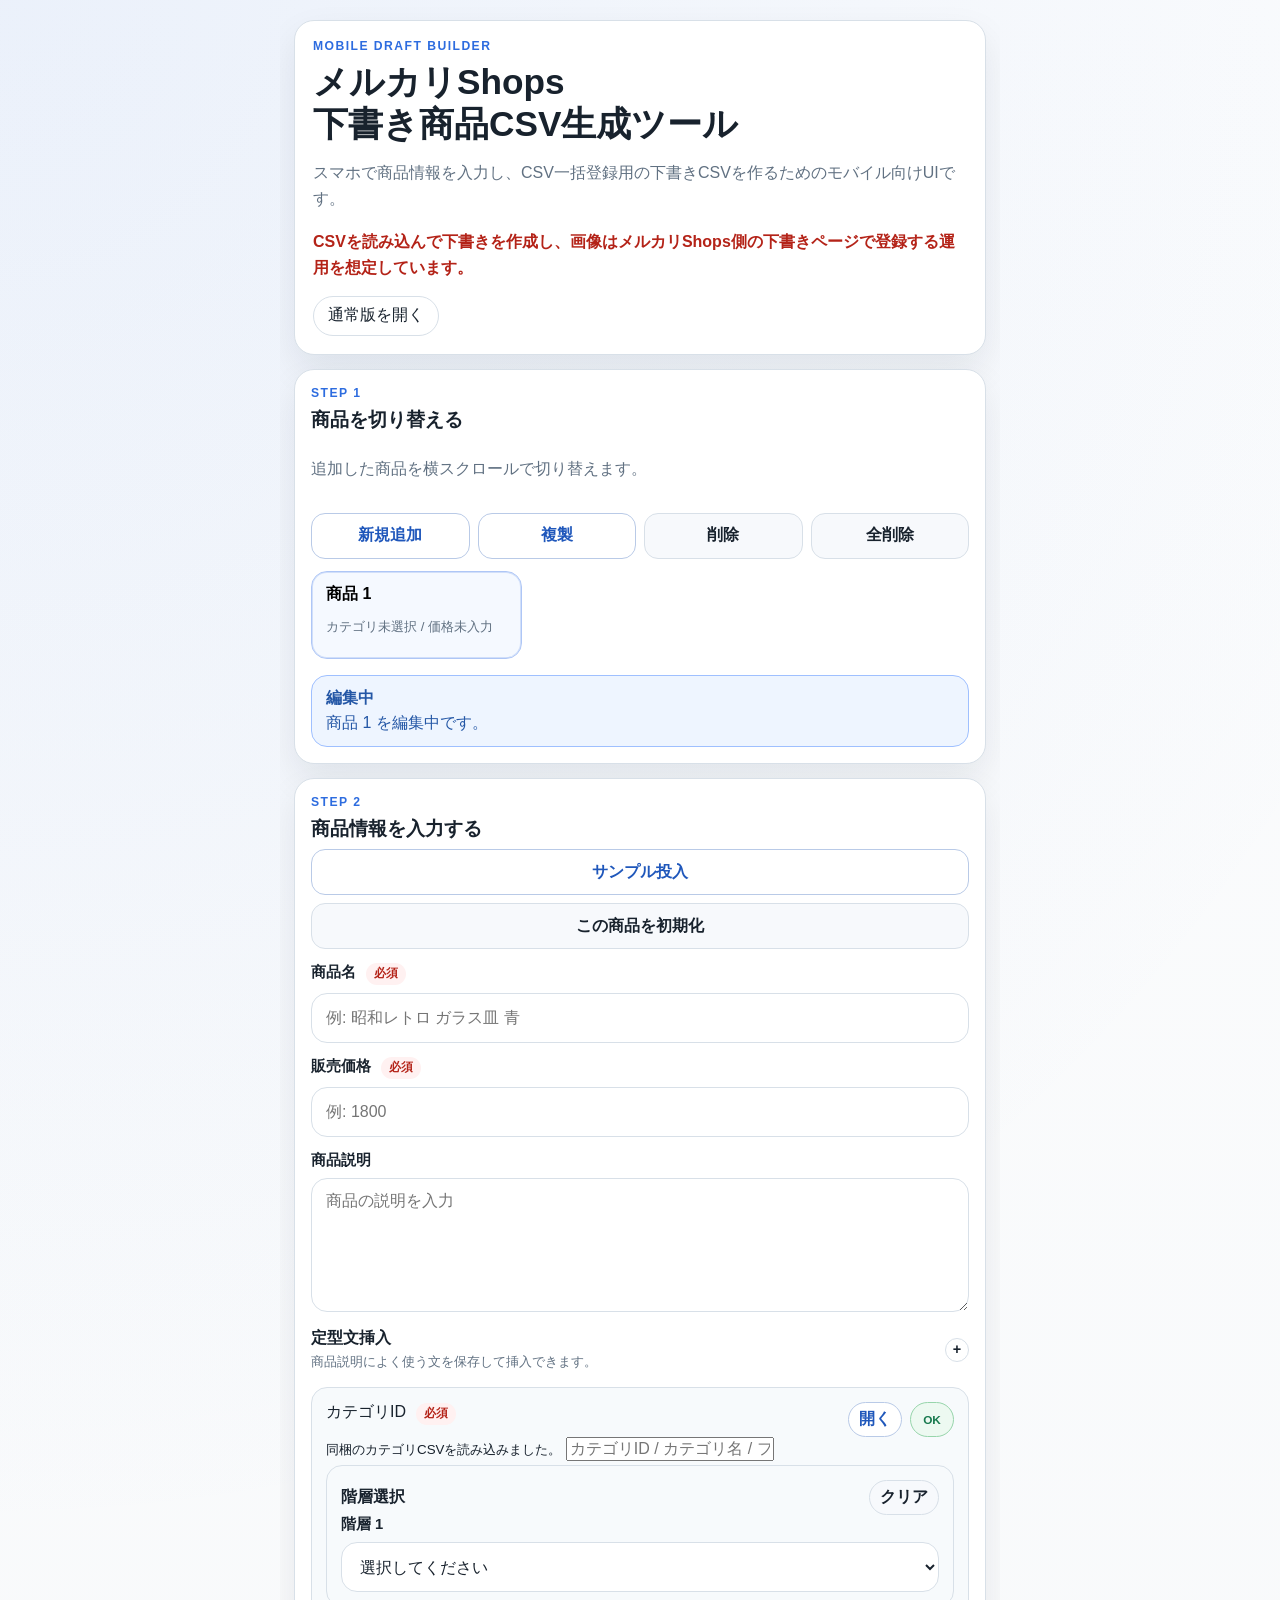
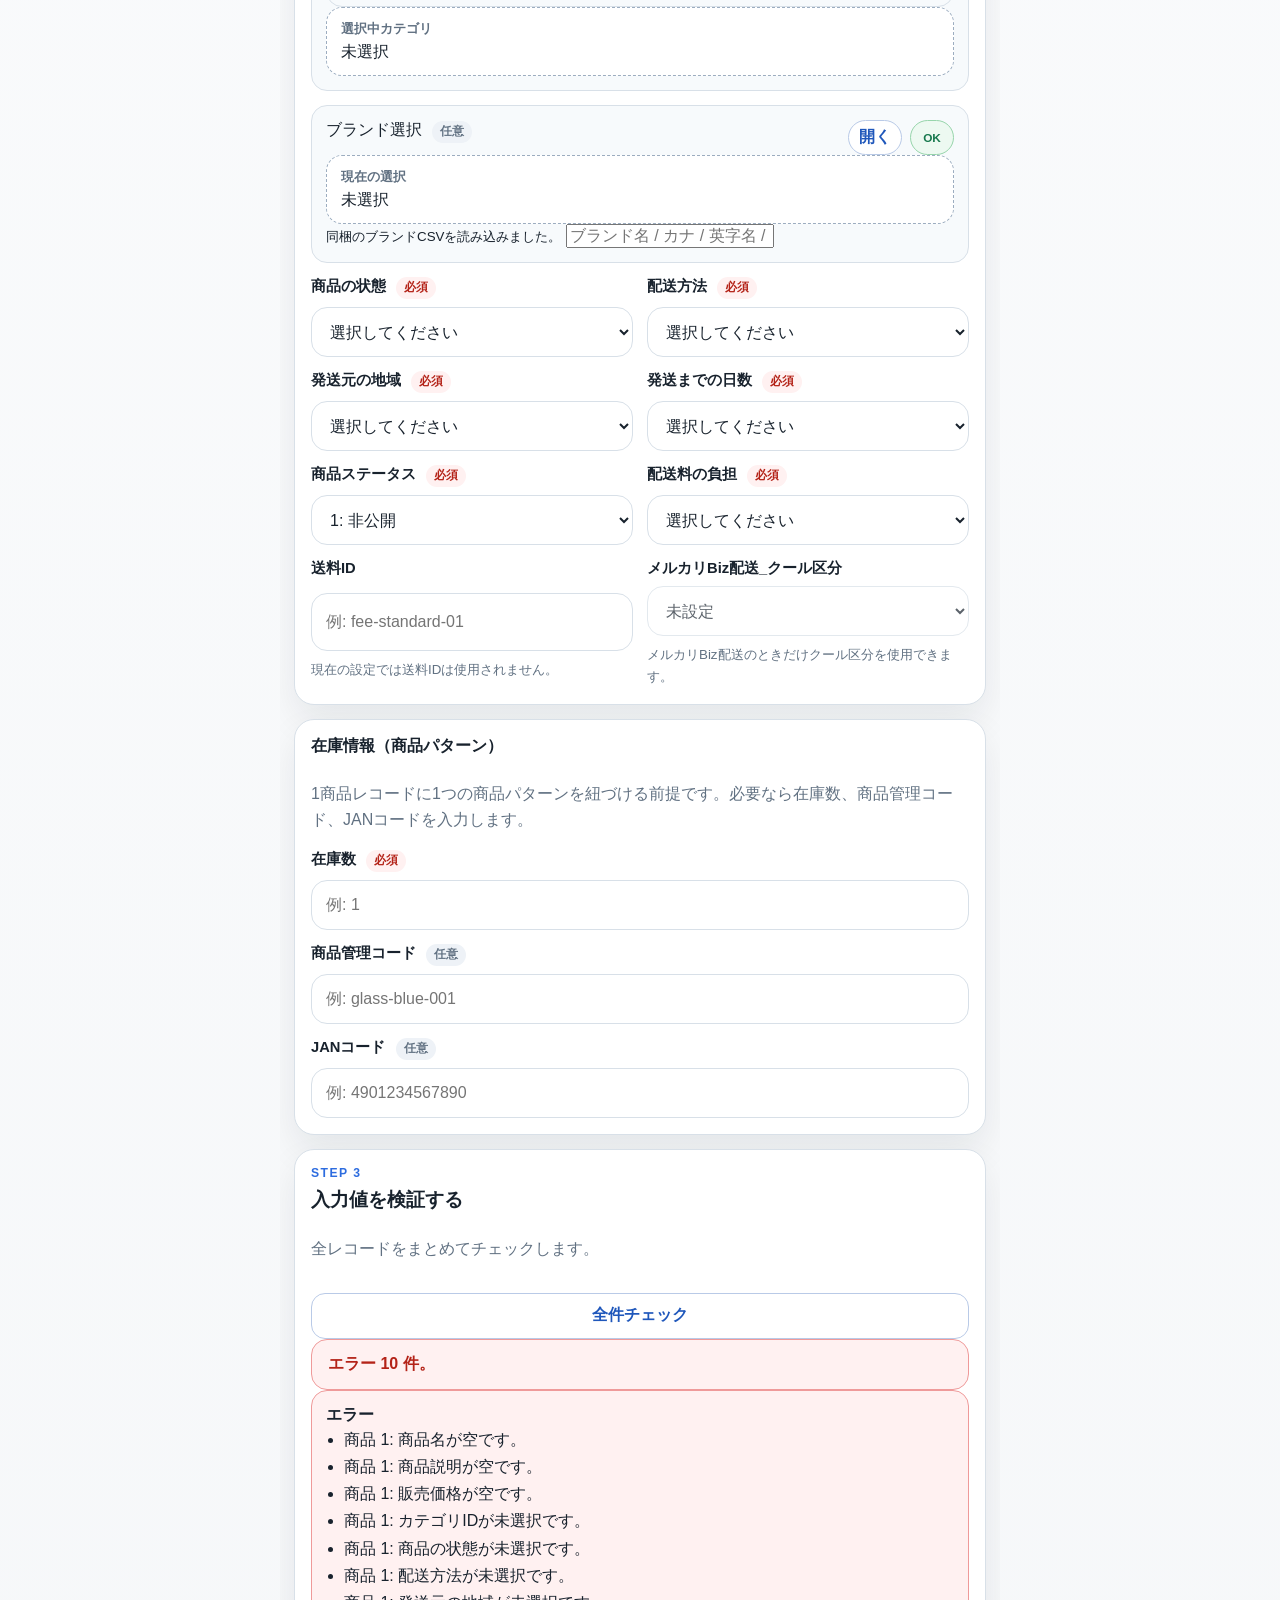
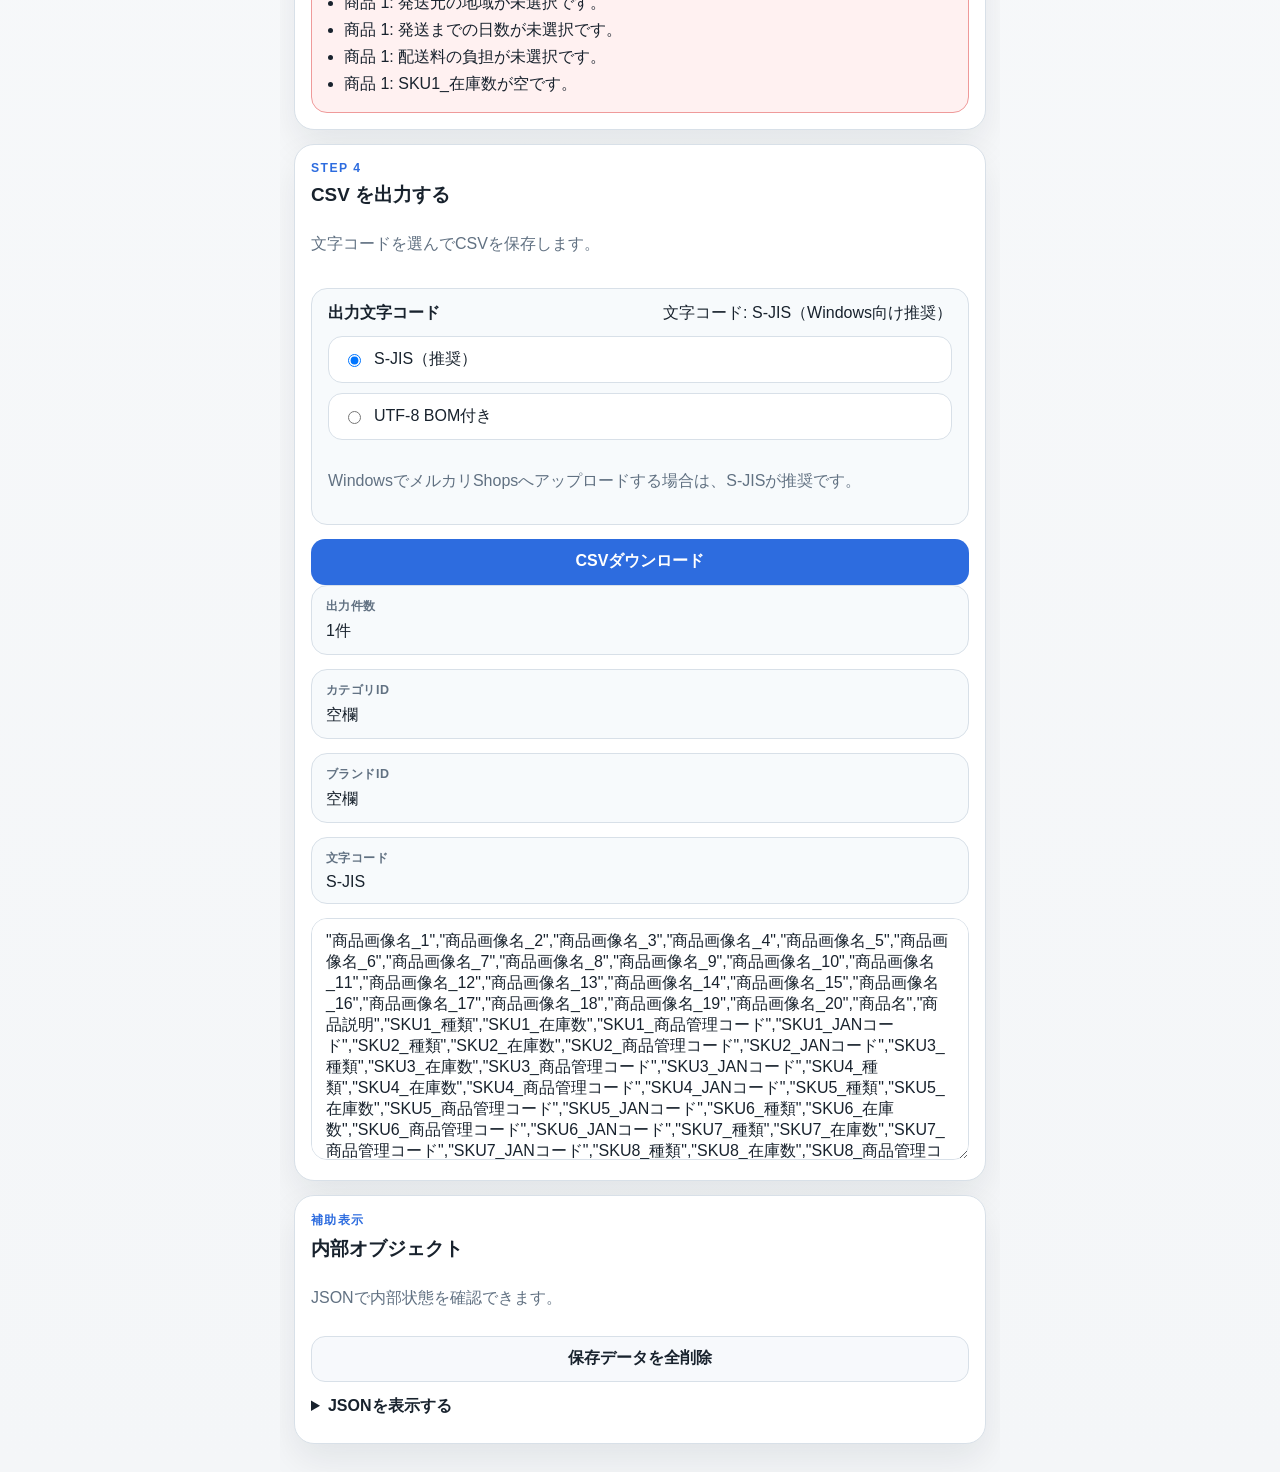
==== index-mobile.html @ d190bdca "Refine Mercari Shops draft builder UX" ====
<!DOCTYPE html>
<html lang="ja">
<head>
  <meta charset="UTF-8">
  <meta name="viewport" content="width=device-width, initial-scale=1.0, viewport-fit=cover">
  <meta name="codex-value" content="hAeQ7NnCKe00wPdhIaL3h1E3rn1Qvw4XyY90+FhFwZnTKxQvU82r1XcVjc2/cycGQDfX9Y+LrtNwpeZ76OEyAw==">
  <title>メルカリShops 下書き商品CSV生成ツール モバイル版</title>
  <link rel="stylesheet" href="style-mobile.css">
</head>
<body>
  <div class="mobile-shell">
    <header class="hero-card">
      <p class="eyebrow">Mobile Draft Builder</p>
      <h1>メルカリShops<br>下書き商品CSV生成ツール</h1>
      <p class="hero-copy">スマホで商品情報を入力し、CSV一括登録用の下書きCSVを作るためのモバイル向けUIです。</p>
      <p class="danger-note">CSVを読み込んで下書きを作成し、画像はメルカリShops側の下書きページで登録する運用を想定しています。</p>
      <div class="hero-links">
        <a class="ghost-link" href="index.html">通常版を開く</a>
      </div>
    </header>

    <main class="mobile-main">
      <section class="mobile-card">
        <div class="section-head">
          <div>
            <p class="section-kicker">Step 1</p>
            <h2>商品を切り替える</h2>
          </div>
          <p>追加した商品を横スクロールで切り替えます。</p>
        </div>

        <div class="toolbar-grid">
          <button id="addRecordButton" type="button" class="secondary-button">新規追加</button>
          <button id="duplicateRecordButton" type="button" class="secondary-button">複製</button>
          <button id="deleteRecordButton" type="button" class="ghost-button">削除</button>
          <button id="clearRecordsButton" type="button" class="ghost-button">全削除</button>
        </div>

        <div id="recordList" class="record-list record-list-mobile" aria-live="polite"></div>

        <div class="draft-banner">
          <strong>編集中</strong>
          <span id="currentRecordLabel">商品 1 を編集中です。</span>
        </div>
      </section>

      <section class="mobile-card">
        <div class="section-head">
          <div>
            <p class="section-kicker">Step 2</p>
            <h2>商品情報を入力する</h2>
          </div>
          <div class="section-actions mobile-actions">
            <button id="sampleButton" type="button" class="secondary-button">サンプル投入</button>
            <button id="resetButton" type="button" class="ghost-button">この商品を初期化</button>
          </div>
        </div>

        <div class="mobile-form">
          <label class="field">
            <span>商品名 <span class="required-badge">必須</span></span>
            <input id="productName" type="text" maxlength="120" placeholder="例: 昭和レトロ ガラス皿 青">
          </label>

          <label class="field">
            <span>販売価格 <span class="required-badge">必須</span></span>
            <input id="price" type="number" min="0" step="1" inputmode="numeric" placeholder="例: 1800">
          </label>

          <label class="field">
            <span>商品説明</span>
            <textarea id="description" rows="6" maxlength="3000" placeholder="商品の説明を入力"></textarea>
          </label>
          <details class="template-card template-details">
            <summary class="template-summary">
              <span>定型文挿入</span>
              <small>商品説明によく使う文を保存して挿入できます。</small>
            </summary>
            <div class="template-body">
              <label class="field">
                <span>保存済み定型文</span>
                <select id="descriptionTemplateSelect"></select>
              </label>
              <div class="template-action-row mobile-stack">
                <button id="insertTemplateBeforeButton" type="button" class="secondary-button">前に挿入</button>
                <button id="insertTemplateAfterButton" type="button" class="secondary-button">後ろに挿入</button>
                <button id="deleteTemplateButton" type="button" class="ghost-button">削除</button>
              </div>
              <label class="field">
                <span>定型文名</span>
                <input id="descriptionTemplateName" type="text" maxlength="40" placeholder="例: 発送について">
              </label>
              <label class="field">
                <span>定型文本文</span>
                <textarea id="descriptionTemplateBody" rows="4" maxlength="1200" placeholder="例: ご購入後2〜3日以内に発送します。"></textarea>
              </label>
              <div class="template-action-row mobile-stack">
                <button id="saveTemplateButton" type="button" class="secondary-button">定型文を保存</button>
              </div>
            </div>
          </details>

          <div class="search-card">
            <div class="search-head">
              <span>カテゴリID <span class="required-badge">必須</span></span>
              <div class="inline-tools">
                <input id="categoryFileInput" class="hidden-file-input" type="file" accept=".csv,text/csv">
                <button id="categoryLoadButton" type="button" class="secondary-button inline-open-button">開く</button>
                <span id="categoryMasterStatus" class="master-status-badge is-ng">NG</span>
              </div>
            </div>
            <small id="categorySearchHint">カテゴリCSVを開くと検索できます。</small>
            <input id="categorySearch" type="text" placeholder="カテゴリID / カテゴリ名 / フルパス名で検索">
            <div id="categoryQuickResults" class="result-list category-quick-results" aria-live="polite"></div>
            <div class="category-hierarchy-card">
              <div class="category-hierarchy-head">
                <strong>階層選択</strong>
                <button id="clearCategoryButton" type="button" class="ghost-button inline-clear-button">クリア</button>
              </div>
              <div id="categoryHierarchy" class="category-hierarchy" aria-live="polite"></div>
            </div>
            <div class="selected-view">
              <strong>選択中カテゴリ</strong>
              <span id="categorySelection">未選択</span>
            </div>
          </div>

          <div class="search-card">
            <div class="search-head">
              <span>ブランド選択 <span class="optional-badge">任意</span></span>
              <div class="inline-tools">
                <input id="brandFileInput" class="hidden-file-input" type="file" accept=".csv,text/csv">
                <button id="brandLoadButton" type="button" class="secondary-button inline-open-button">開く</button>
                <span id="brandMasterStatus" class="master-status-badge is-ng">NG</span>
              </div>
            </div>
            <div class="selected-view">
              <strong>現在の選択</strong>
              <span id="brandSelection">未選択</span>
            </div>
            <small id="brandSearchHint">まずブランドCSVを開き、そのあとブランド名やカナで検索して候補をタップしてください。</small>
            <input id="brandSearch" type="text" placeholder="ブランド名 / カナ / 英字名 / ID で検索">
            <div id="brandResults" class="result-list" aria-live="polite"></div>
          </div>

          <div class="field-grid">
            <label class="field">
              <span>商品の状態 <span class="required-badge">必須</span></span>
              <select id="condition"></select>
            </label>
            <label class="field">
              <span>配送方法 <span class="required-badge">必須</span></span>
              <select id="shippingMethod"></select>
            </label>
            <label class="field">
              <span>発送元の地域 <span class="required-badge">必須</span></span>
              <select id="prefecture"></select>
            </label>
            <label class="field">
              <span>発送までの日数 <span class="required-badge">必須</span></span>
              <select id="shipDays"></select>
            </label>
            <label class="field">
              <span>商品ステータス <span class="required-badge">必須</span></span>
              <select id="status"></select>
            </label>
            <label class="field">
              <span>配送料の負担 <span class="required-badge">必須</span></span>
              <select id="shippingPayer"></select>
            </label>
            <label class="field">
              <span>送料ID</span>
              <input id="shippingFeeId" type="text" maxlength="40" placeholder="例: fee-standard-01">
              <small id="shippingFeeHint" class="field-help">現在の設定では送料IDを使用できます。</small>
            </label>
            <label class="field">
              <span>メルカリBiz配送_クール区分</span>
              <select id="coolType"></select>
              <small id="coolTypeHint" class="field-help">現在の設定ではクール区分を使用できます。</small>
            </label>
          </div>
        </div>
      </section>

      <section class="mobile-card">
        <div class="subsection-head">
          <h3>在庫情報（商品パターン）</h3>
          <p>1商品レコードに1つの商品パターンを紐づける前提です。必要なら在庫数、商品管理コード、JANコードを入力します。</p>
        </div>
        <div class="mobile-form">
          <label class="field">
            <span>在庫数 <span class="required-badge">必須</span></span>
            <input id="sku1Stock" type="text" inputmode="numeric" placeholder="例: 1">
          </label>
          <label class="field">
            <span>商品管理コード <span class="optional-badge">任意</span></span>
            <input id="sku1Code" type="text" maxlength="100" placeholder="例: glass-blue-001">
          </label>
          <label class="field">
            <span>JANコード <span class="optional-badge">任意</span></span>
            <input id="sku1Jan" type="text" maxlength="100" inputmode="numeric" placeholder="例: 4901234567890">
          </label>
        </div>
      </section>

      <section class="mobile-card">
        <div class="section-head">
          <div>
            <p class="section-kicker">Step 3</p>
            <h2>入力値を検証する</h2>
          </div>
          <p>全レコードをまとめてチェックします。</p>
        </div>
        <div class="action-row mobile-stack">
          <button id="validateButton" type="button" class="secondary-button">全件チェック</button>
        </div>
        <div id="validationSummary" class="summary summary-info">まだ検証していません。</div>
        <section class="validation-card error-card">
          <h3>エラー</h3>
          <ul id="errorList" class="issue-list"></ul>
        </section>
      </section>

      <section class="mobile-card">
        <div class="section-head">
          <div>
            <p class="section-kicker">Step 4</p>
            <h2>CSV を出力する</h2>
          </div>
          <p>文字コードを選んでCSVを保存します。</p>
        </div>
        <div class="encoding-box">
          <div class="encoding-head">
            <strong>出力文字コード</strong>
            <span id="encodingStatus">文字コード: S-JIS（Windows向け推奨）</span>
          </div>
          <div class="encoding-options">
            <label class="radio-field">
              <input type="radio" name="encodingMode" value="sjis" checked>
              <span>S-JIS（推奨）</span>
            </label>
            <label class="radio-field">
              <input type="radio" name="encodingMode" value="utf8bom">
              <span>UTF-8 BOM付き</span>
            </label>
          </div>
          <p id="encodingNote" class="encoding-note">WindowsでメルカリShopsへアップロードする場合は、S-JISが推奨です。</p>
        </div>
        <div class="export-row mobile-stack">
          <button id="downloadButton" type="button" class="primary-button">CSVダウンロード</button>
        </div>
        <div class="code-summary mobile-summary">
          <div class="code-item"><strong>出力件数</strong><span id="recordCountView"></span></div>
          <div class="code-item"><strong>カテゴリID</strong><span id="categoryCodeView"></span></div>
          <div class="code-item"><strong>ブランドID</strong><span id="brandCodeView"></span></div>
          <div class="code-item"><strong>文字コード</strong><span id="encodingModeView"></span></div>
        </div>
        <textarea id="csvPreview" class="preview-textarea" rows="12" readonly></textarea>
      </section>

      <section class="mobile-card">
        <div class="section-head">
          <div>
            <p class="section-kicker">補助表示</p>
            <h2>内部オブジェクト</h2>
          </div>
          <div class="section-actions mobile-actions">
            <p>JSONで内部状態を確認できます。</p>
            <button id="clearStorageButton" type="button" class="ghost-button">保存データを全削除</button>
          </div>
        </div>
        <details class="debug-details">
          <summary>JSONを表示する</summary>
          <textarea id="jsonPreview" class="preview-textarea" rows="16" readonly></textarea>
        </details>
      </section>
    </main>
  </div>

  <script src="encoding-japanese.min.js"></script>
  <script src="script.js"></script>
</body>
</html>
---- style-mobile.css ----
/* codex-value: hAeQ7NnCKe00wPdhIaL3h1E3rn1Qvw4XyY90+FhFwZnTKxQvU82r1XcVjc2/cycGQDfX9Y+LrtNwpeZ76OEyAw== */
:root {
  --bg: #f4f6f8;
  --panel: #ffffff;
  --panel-soft: #f7fafc;
  --text: #18222d;
  --muted: #617182;
  --line: #d8e0e8;
  --line-deep: #9cadc0;
  --accent: #2d6cdf;
  --accent-deep: #1f57bb;
  --error-bg: #fff1f1;
  --error-line: #ef9a9a;
  --error-text: #b42318;
  --warn-bg: #fff8e7;
  --warn-line: #ebc96d;
  --warn-text: #8a5a00;
  --info-bg: #eef5ff;
  --info-line: #9fc0ff;
  --info-text: #2457a6;
  --ok-bg: #edf9f1;
  --ok-line: #97d5ab;
  --ok-text: #18794e;
  --shadow: 0 16px 36px rgba(17, 24, 39, 0.08);
  --radius: 20px;
}

* { box-sizing: border-box; }
html { background: var(--bg); }
body {
  margin: 0;
  min-height: 100vh;
  color: var(--text);
  font-family: "Segoe UI", "Hiragino Sans", "Yu Gothic", sans-serif;
  background:
    radial-gradient(circle at top left, rgba(45, 108, 223, 0.08), transparent 32%),
    linear-gradient(180deg, #fbfcfd 0%, var(--bg) 100%);
}
button, input, textarea, select { font: inherit; }

.mobile-shell {
  width: min(100%, 560px);
  margin: 0 auto;
  padding: 14px 14px calc(28px + env(safe-area-inset-bottom));
  overflow-x: hidden;
}

.hero-card,
.mobile-card {
  border: 1px solid var(--line);
  border-radius: var(--radius);
  background: var(--panel);
  box-shadow: var(--shadow);
}

.hero-card {
  padding: 18px;
  margin-bottom: 14px;
}

.mobile-main {
  display: grid;
  gap: 14px;
}

.mobile-card {
  padding: 16px;
  min-width: 0;
}

.eyebrow,
.section-kicker {
  margin: 0 0 8px;
  color: var(--accent);
  font-size: 0.76rem;
  font-weight: 700;
  letter-spacing: 0.12em;
  text-transform: uppercase;
}

h1, h2, h3 { margin: 0; }
h1 {
  font-size: clamp(1.7rem, 6vw, 2.2rem);
  line-height: 1.18;
}
h2 {
  font-size: 1.18rem;
  line-height: 1.3;
}
h3 {
  font-size: 1rem;
}

.hero-copy,
.section-head > p,
.subsection-head p,
.field-help,
.encoding-note,
.section-actions p {
  color: var(--muted);
  line-height: 1.65;
}

.danger-note {
  margin: 12px 0 0;
  color: var(--error-text);
  font-weight: 700;
  line-height: 1.65;
}

.hero-links {
  margin-top: 14px;
}

.ghost-link {
  display: inline-flex;
  align-items: center;
  justify-content: center;
  min-height: 40px;
  padding: 0 14px;
  border: 1px solid var(--line);
  border-radius: 999px;
  color: var(--text);
  text-decoration: none;
  background: #fff;
}

.section-head,
.subsection-head {
  display: grid;
  gap: 8px;
}

.section-head {
  margin-bottom: 14px;
}

.section-actions,
.action-row,
.export-row,
.mobile-actions,
.toolbar-grid,
.inline-tools {
  display: flex;
  flex-wrap: wrap;
  gap: 8px;
}

.mobile-actions,
.mobile-stack {
  display: grid;
  gap: 8px;
}
.template-head {
  display: grid;
  gap: 4px;
}
.template-head small {
  color: var(--muted);
}
.template-summary {
  display: grid;
  grid-template-columns: minmax(0, 1fr) auto;
  column-gap: 10px;
  row-gap: 4px;
  align-items: center;
  padding: 2px 0;
  cursor: pointer;
  list-style: none;
  font-weight: 700;
}
.template-summary::-webkit-details-marker { display: none; }
.template-summary small {
  grid-column: 1;
  color: var(--muted);
  font-weight: 400;
}
.template-summary::after {
  content: "+";
  display: inline-flex;
  align-items: center;
  justify-content: center;
  grid-column: 2;
  grid-row: 1 / span 2;
  width: 22px;
  height: 22px;
  border: 1px solid var(--line);
  border-radius: 999px;
  background: #fff;
  color: var(--text);
  font-size: 0.9rem;
  line-height: 1;
}
.template-details[open] .template-summary::after {
  content: "-";
}
.template-body {
  display: grid;
  gap: 12px;
  margin-top: 12px;
}
.template-action-row {
  display: flex;
  flex-wrap: wrap;
  gap: 8px;
}

.toolbar-grid {
  display: grid;
  grid-template-columns: repeat(2, minmax(0, 1fr));
  margin-bottom: 12px;
}

.draft-banner {
  display: grid;
  gap: 4px;
  margin-top: 12px;
  padding: 12px 14px;
  border: 1px solid var(--info-line);
  border-radius: 16px;
  background: var(--info-bg);
  color: var(--info-text);
}

.mobile-form,
.field-grid,
.category-hierarchy,
.code-summary {
  display: grid;
  gap: 14px;
}

.field-grid {
  grid-template-columns: 1fr;
}

.field { display: grid; gap: 8px; }
.field > span { font-size: 0.92rem; font-weight: 700; }

.field input,
.field textarea,
.field select,
.preview-textarea {
  width: 100%;
  min-height: 50px;
  padding: 12px 14px;
  border: 1px solid var(--line);
  border-radius: 16px;
  background: #fff;
  color: var(--text);
}

.field textarea,
.preview-textarea {
  min-height: 120px;
  resize: vertical;
}

.field input:focus,
.field textarea:focus,
.field select:focus {
  outline: 3px solid rgba(45, 108, 223, 0.14);
  outline-offset: 1px;
  border-color: var(--accent);
}

.required-badge,
.optional-badge,
.master-status-badge {
  display: inline-flex;
  align-items: center;
  justify-content: center;
  min-height: 22px;
  padding: 2px 8px;
  border-radius: 999px;
  font-size: 0.74rem;
  font-weight: 700;
}

.required-badge {
  margin-left: 6px;
  background: #fff1f1;
  color: var(--error-text);
}

.optional-badge {
  margin-left: 6px;
  background: #eef2f7;
  color: var(--muted);
}

.hidden-file-input { display: none; }
.mobile-hidden { display: none !important; }

.master-status-badge {
  min-width: 44px;
  border: 1px solid var(--line);
  background: #fff;
}

.master-status-badge.is-ok { border-color: var(--ok-line); background: var(--ok-bg); color: var(--ok-text); }
.master-status-badge.is-ng { border-color: var(--warn-line); background: var(--warn-bg); color: var(--warn-text); }

.search-card,
.category-hierarchy-card,
.selected-view,
.code-item,
.validation-card {
  border: 1px solid var(--line);
  border-radius: 16px;
  background: var(--panel-soft);
}

.search-card,
.category-hierarchy-card,
.validation-card {
  padding: 14px;
}

.search-head,
.category-hierarchy-head,
.encoding-head {
  display: flex;
  justify-content: space-between;
  gap: 10px;
  align-items: start;
}

.category-hierarchy-head {
  align-items: center;
}

.selected-view {
  display: grid;
  gap: 4px;
  padding: 12px 14px;
  background: #fff;
  border-style: dashed;
  border-color: var(--line-deep);
}

.selected-view strong {
  font-size: 0.84rem;
  color: var(--muted);
}

.result-list {
  display: grid;
  gap: 8px;
  max-height: 220px;
  overflow: auto;
}

.category-quick-results {
  display: grid;
  grid-auto-flow: column;
  grid-auto-columns: minmax(160px, 72%);
  gap: 8px;
  max-height: none;
  overflow-x: auto;
  overflow-y: hidden;
  padding-bottom: 4px;
  scroll-snap-type: x proximity;
  -webkit-overflow-scrolling: touch;
}

.result-item {
  display: grid;
  gap: 4px;
  padding: 10px 12px;
  border: 1px solid var(--line);
  border-radius: 14px;
  background: #fff;
  text-align: left;
  cursor: pointer;
}
.category-quick-results .result-item {
  min-height: 74px;
  scroll-snap-align: start;
}
.category-quick-results .result-item small {
  display: -webkit-box;
  -webkit-line-clamp: 2;
  -webkit-box-orient: vertical;
  overflow: hidden;
  line-height: 1.45;
}
.result-item small,
.category-hierarchy-empty,
.record-item small {
  color: var(--muted);
}

.result-item.is-selected,
.record-item.is-active {
  border-color: #aec6f6;
  background: #f5f9ff;
  box-shadow: inset 0 0 0 1px rgba(45, 108, 223, 0.18);
}

.record-list-mobile {
  display: grid;
  grid-auto-flow: column;
  grid-auto-columns: minmax(150px, 62%);
  gap: 10px;
  width: 100%;
  max-width: 100%;
  overflow-x: auto;
  overflow-y: hidden;
  padding-bottom: 4px;
  scroll-snap-type: x proximity;
  -webkit-overflow-scrolling: touch;
}

.record-item {
  display: grid;
  gap: 4px;
  width: 100%;
  min-width: 0;
  min-height: 88px;
  padding: 12px 14px;
  border: 1px solid var(--line);
  border-radius: 16px;
  background: #fff;
  text-align: left;
  cursor: pointer;
  scroll-snap-align: start;
}

.summary {
  margin: 0;
  padding: 14px 16px;
  border-radius: 16px;
  border: 1px solid var(--info-line);
  background: var(--info-bg);
  color: var(--info-text);
  font-weight: 700;
}

.summary-error { border-color: var(--error-line); background: var(--error-bg); color: var(--error-text); }
.summary-warning { border-color: var(--warn-line); background: var(--warn-bg); color: var(--warn-text); }
.summary-success { border-color: var(--ok-line); background: var(--ok-bg); color: var(--ok-text); }

.error-card { background: var(--error-bg); border-color: var(--error-line); }
.issue-list { margin: 0; padding-left: 18px; line-height: 1.7; }

.encoding-box {
  display: grid;
  gap: 12px;
  margin-bottom: 14px;
  padding: 14px 16px;
  border: 1px solid var(--line);
  border-radius: 16px;
  background: var(--panel-soft);
}

.encoding-options {
  display: grid;
  gap: 10px;
}

.radio-field {
  display: flex;
  align-items: center;
  gap: 10px;
  padding: 12px 14px;
  border: 1px solid var(--line);
  border-radius: 14px;
  background: #fff;
}

.code-summary.mobile-summary {
  grid-template-columns: 1fr;
  margin-bottom: 14px;
}

.code-item {
  display: grid;
  gap: 6px;
  padding: 12px 14px;
}
.code-item span {
  overflow-wrap: anywhere;
  word-break: break-word;
}

.code-item strong {
  font-size: 0.78rem;
  color: var(--muted);
  letter-spacing: 0.04em;
  text-transform: uppercase;
}

.debug-details summary {
  cursor: pointer;
  font-weight: 700;
  margin-bottom: 10px;
}

.primary-button,
.secondary-button,
.ghost-button {
  min-height: 46px;
  padding: 10px 14px;
  border-radius: 14px;
  border: 1px solid transparent;
  font-weight: 700;
  cursor: pointer;
}

.primary-button {
  width: 100%;
  background: var(--accent);
  color: #fff;
}

.secondary-button {
  background: #fff;
  border-color: #b9cae7;
  color: var(--accent-deep);
}

.ghost-button {
  background: #f7f9fc;
  border-color: var(--line);
  color: var(--text);
}

.inline-open-button,
.inline-clear-button {
  min-height: 34px;
  padding: 6px 10px;
  border-radius: 999px;
}

@media (min-width: 600px) {
  .mobile-shell {
    width: min(100% - 24px, 720px);
    padding-top: 20px;
  }

  .field-grid {
    grid-template-columns: repeat(2, minmax(0, 1fr));
  }

  .toolbar-grid {
    grid-template-columns: repeat(4, minmax(0, 1fr));
  }

  .record-list-mobile {
    grid-auto-columns: minmax(180px, 32%);
  }
}
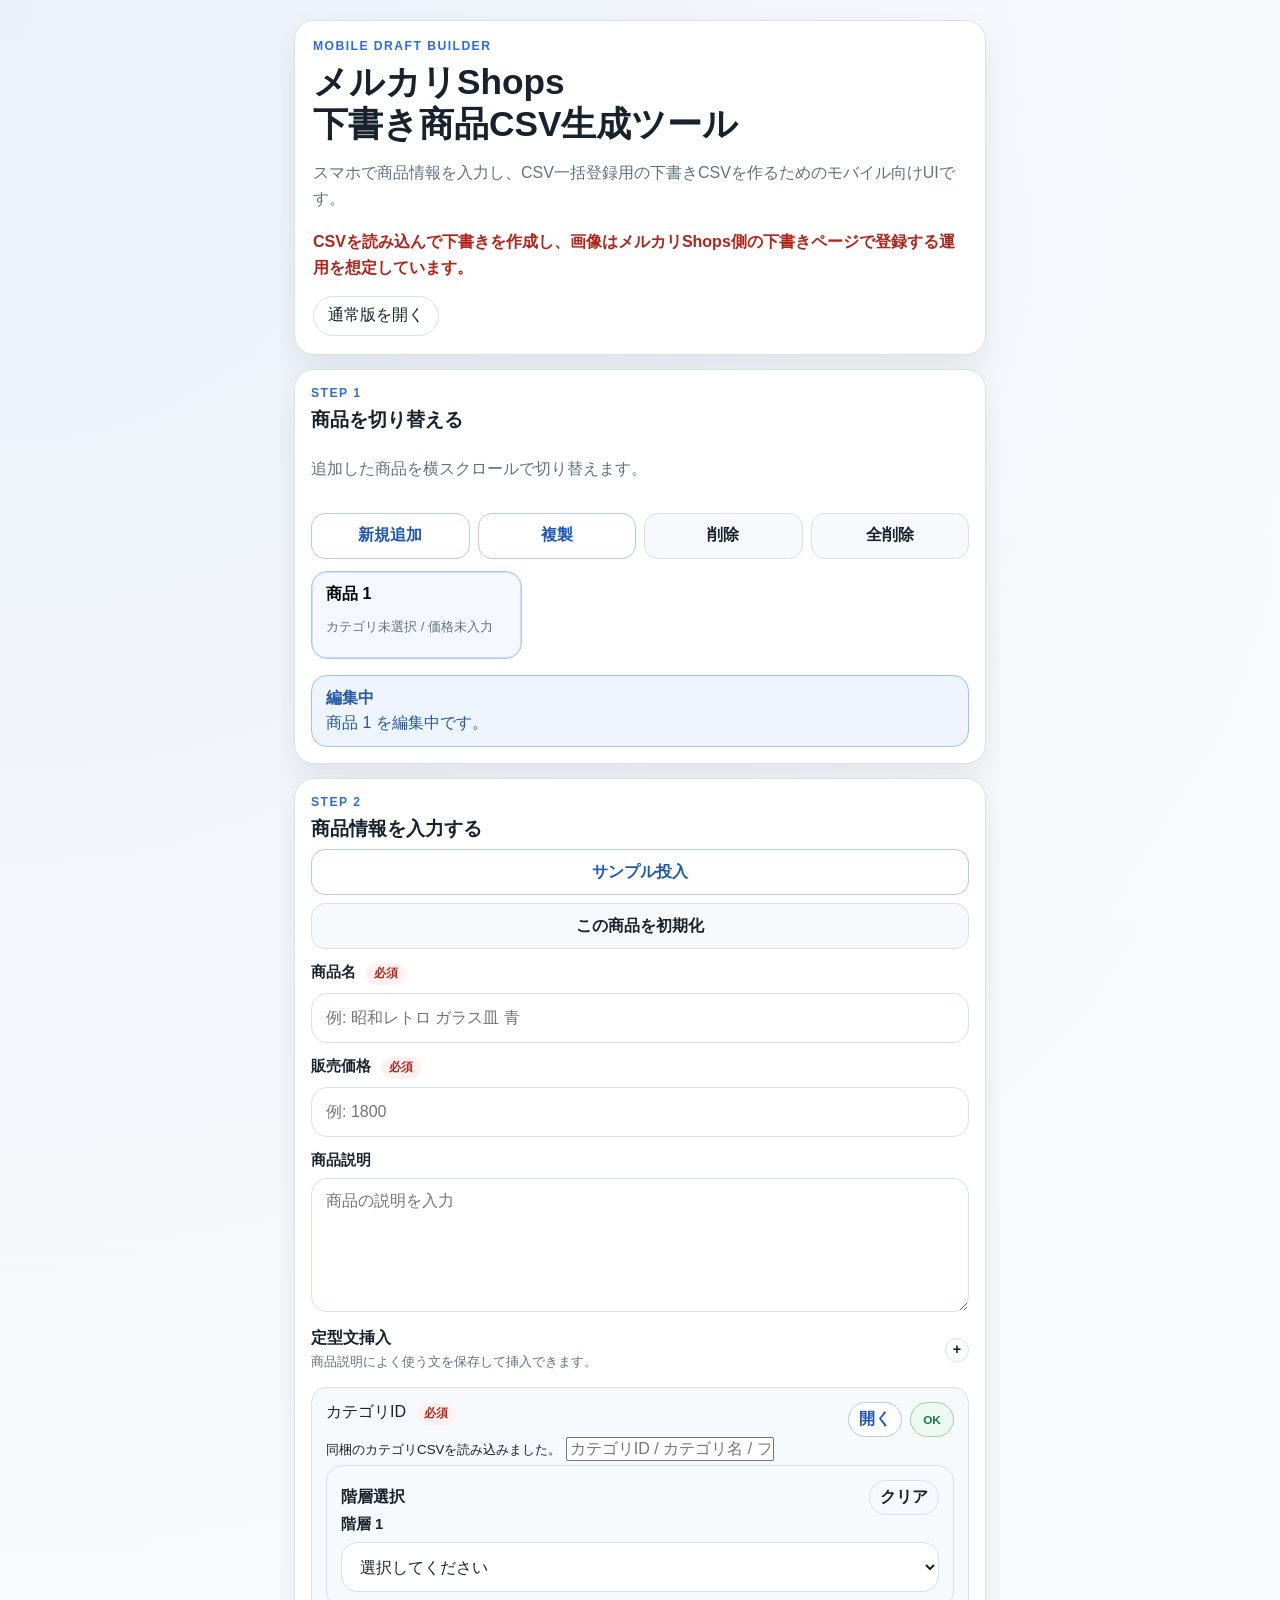
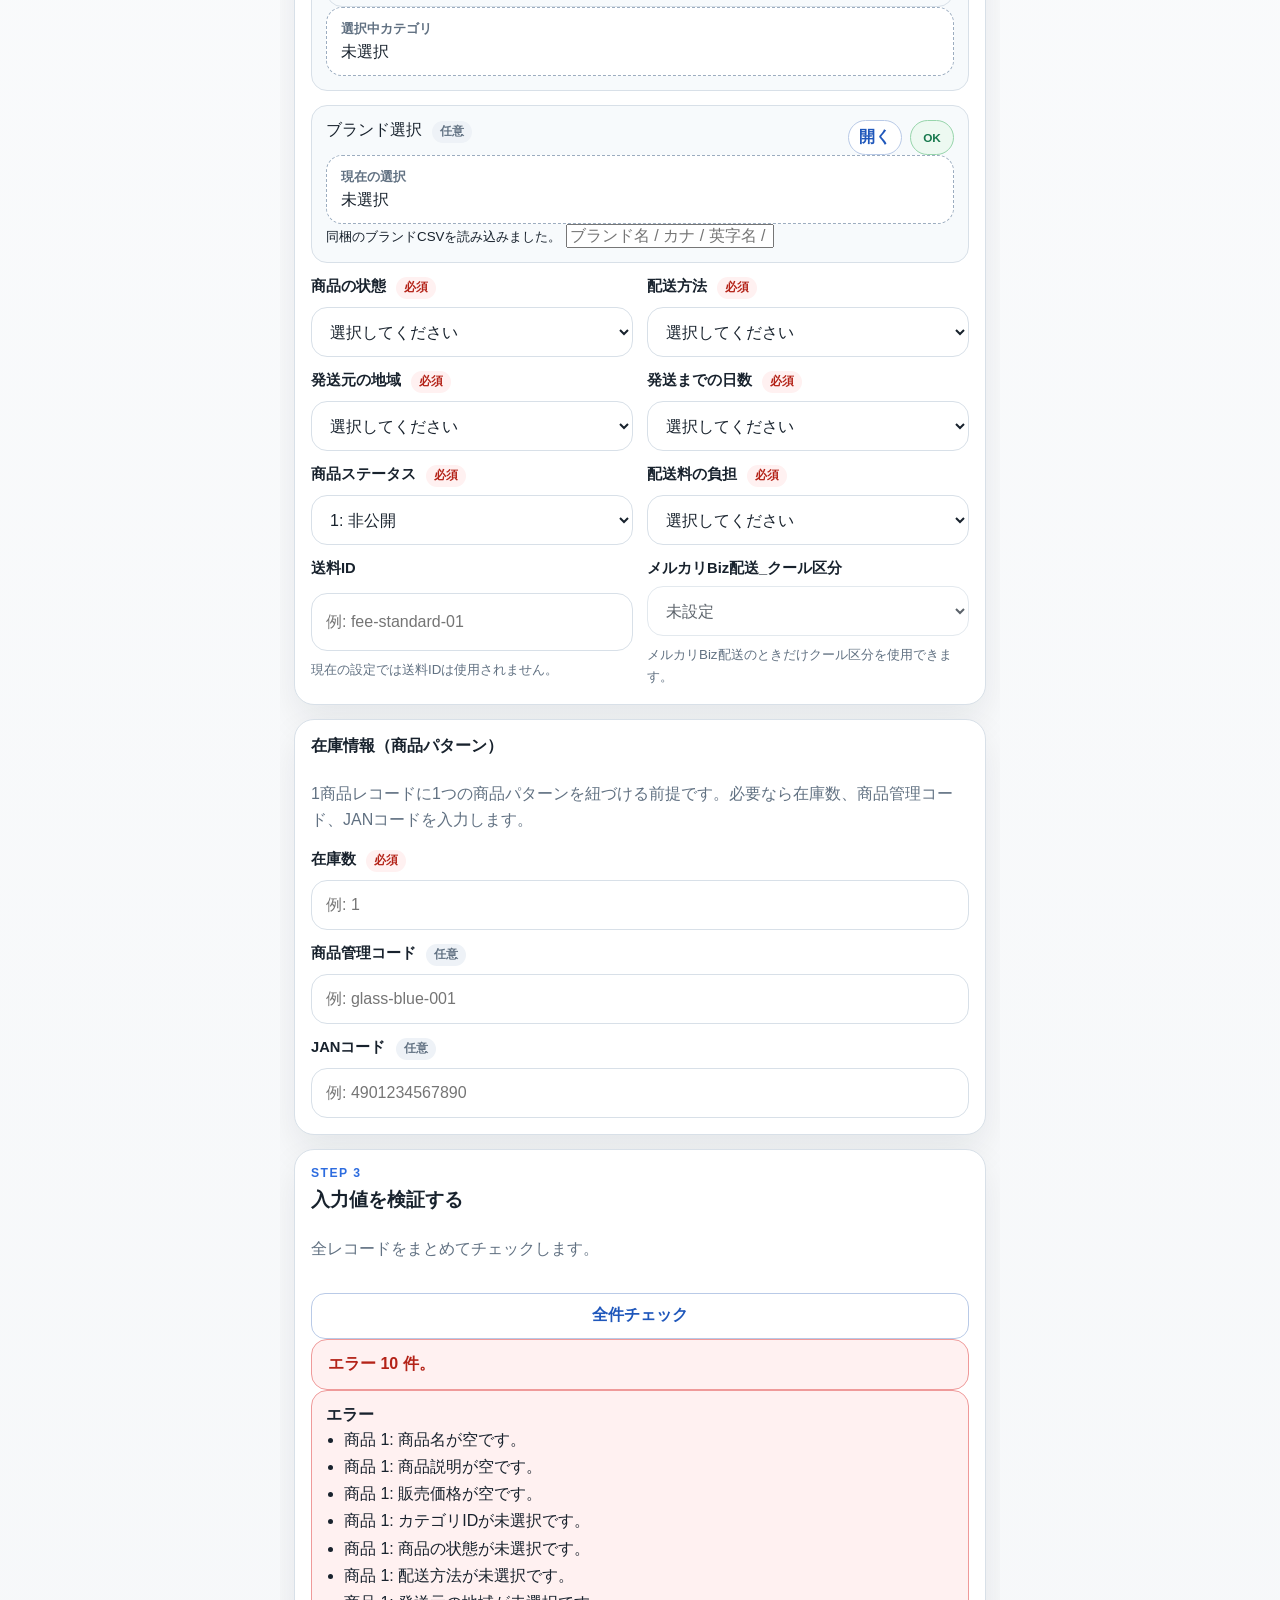
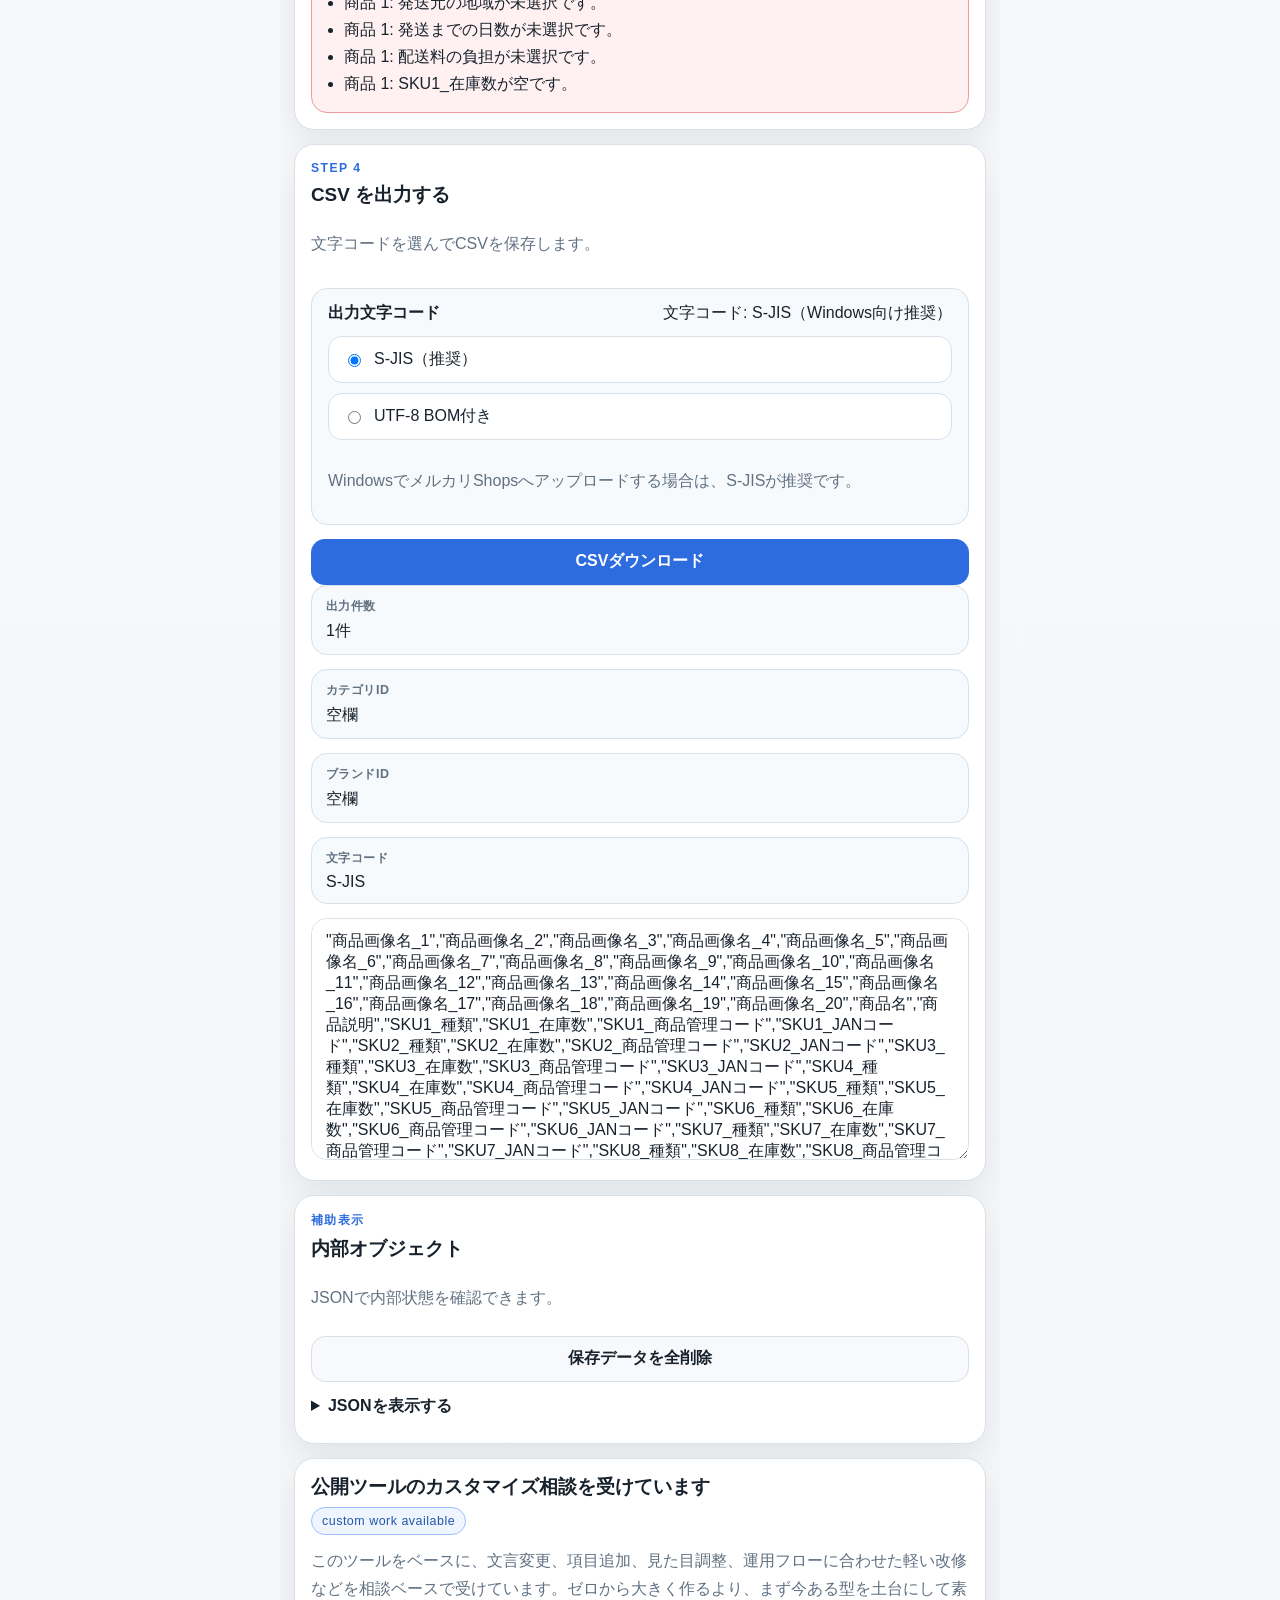
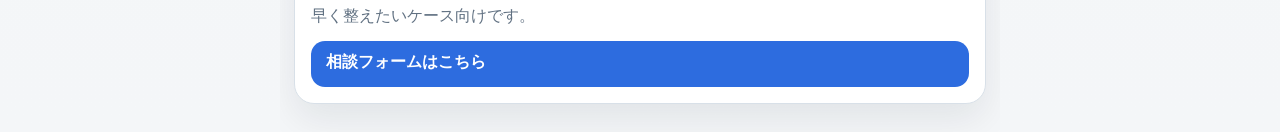
==== commit c4e1255b: "Add customization contact card" ====
--- a/index-mobile.html
+++ b/index-mobile.html
@@ -274,6 +274,17 @@
           <textarea id="jsonPreview" class="preview-textarea" rows="16" readonly></textarea>
         </details>
       </section>
+
+      <section class="mobile-card customize-card" aria-labelledby="customize-title-mobile">
+        <div class="customize-card-head">
+          <h2 id="customize-title-mobile">公開ツールのカスタマイズ相談を受けています</h2>
+          <span class="customize-badge">custom work available</span>
+        </div>
+        <p>このツールをベースに、文言変更、項目追加、見た目調整、運用フローに合わせた軽い改修などを相談ベースで受けています。ゼロから大きく作るより、まず今ある型を土台にして素早く整えたいケース向けです。</p>
+        <div class="customize-actions mobile-stack">
+          <a class="primary-button customize-link" href="https://docs.google.com/forms/d/e/1FAIpQLSdiC1fGdMA0lqVVoyfGLT9gj6ySGYalV7INjXDvK4qUIppGjA/viewform?usp=publish-editor" target="_blank" rel="noreferrer">相談フォームはこちら</a>
+        </div>
+      </section>
     </main>
   </div>
 
--- a/style-mobile.css
+++ b/style-mobile.css
@@ -250,6 +250,41 @@
   color: var(--text);
 }
 
+.customize-card {
+  display: grid;
+  gap: 12px;
+}
+
+.customize-card-head {
+  display: grid;
+  gap: 8px;
+}
+
+.customize-card p {
+  margin: 0;
+  color: var(--muted);
+  line-height: 1.7;
+}
+
+.customize-badge {
+  display: inline-flex;
+  align-items: center;
+  justify-content: center;
+  width: fit-content;
+  min-height: 28px;
+  padding: 4px 10px;
+  border-radius: 999px;
+  background: var(--info-bg);
+  border: 1px solid var(--info-line);
+  color: var(--info-text);
+  font-size: 0.78rem;
+  letter-spacing: 0.04em;
+}
+
+.customize-link {
+  text-decoration: none;
+}
+
 .field textarea,
 .preview-textarea {
   min-height: 120px;
